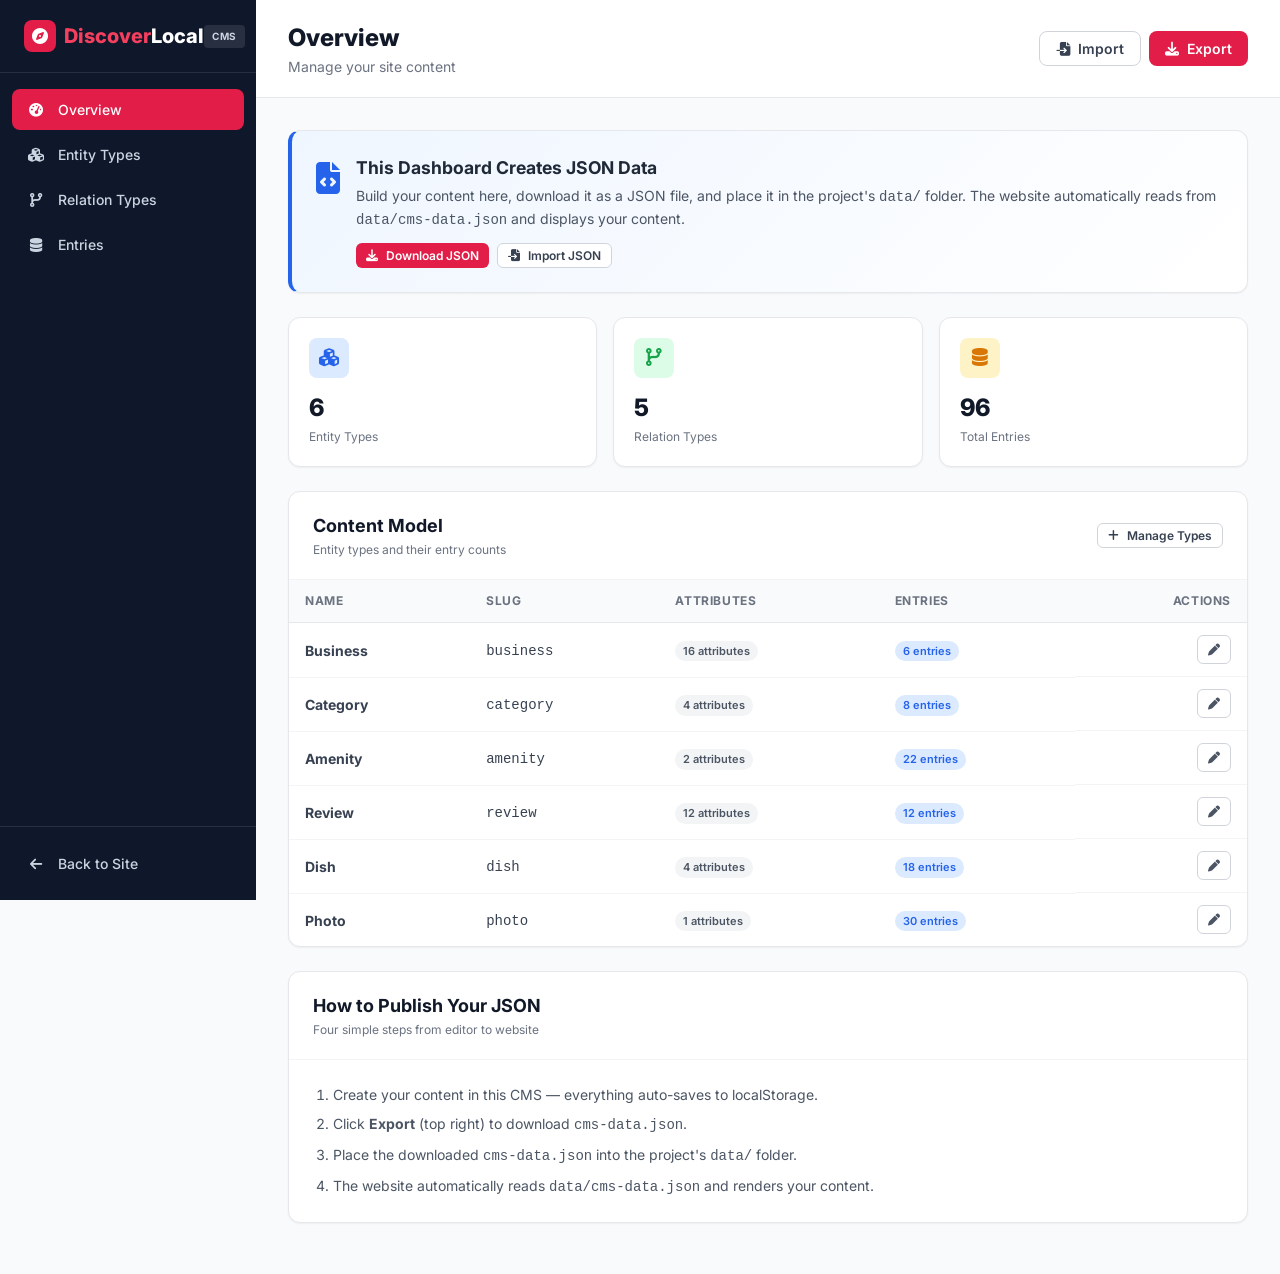
==== admin/index.html @ 70f3c785 "feat: add CMS data integration and admin navigation - Load site data from cms-data.json via CMS_ADAP" ====
<!DOCTYPE html>
<html lang="en">
<head>
    <meta charset="UTF-8">
    <meta name="viewport" content="width=device-width, initial-scale=1.0">
    <title>DiscoverLocal Admin</title>
    <!-- Google Fonts -->
    <link rel="preconnect" href="https://fonts.googleapis.com">
    <link rel="preconnect" href="https://fonts.gstatic.com" crossorigin>
    <link href="https://fonts.googleapis.com/css2?family=Inter:wght@300;400;500;600;700;800&display=swap" rel="stylesheet">
    <!-- FontAwesome Icons -->
    <link rel="stylesheet" href="https://cdnjs.cloudflare.com/ajax/libs/font-awesome/6.4.0/css/all.min.css">
    <!-- Admin CSS -->
    <link rel="stylesheet" href="css/admin.css">
</head>
<body>

    <!-- ===== Admin Shell ===== -->
    <div class="admin-shell">

        <!-- Sidebar -->
        <aside class="admin-sidebar">
            <div class="admin-sidebar-header">
                <a href="#" class="admin-logo" onclick="navigateTo('overview'); return false;">
                    <span class="admin-logo-icon"><i class="fa-solid fa-compass"></i></span>
                    <span>Discover<span class="admin-logo-gray">Local</span></span>
                </a>
                <span class="admin-sidebar-badge">CMS</span>
            </div>

            <nav class="admin-nav">
                <a href="#" class="admin-nav-item active" data-route="overview" onclick="navigateTo('overview'); return false;">
                    <i class="fa-solid fa-gauge-high"></i> Overview
                </a>
                <a href="#" class="admin-nav-item" data-route="entity-types" onclick="navigateTo('entity-types'); return false;">
                    <i class="fa-solid fa-cubes"></i> Entity Types
                </a>
                <a href="#" class="admin-nav-item" data-route="relation-types" onclick="navigateTo('relation-types'); return false;">
                    <i class="fa-solid fa-code-branch"></i> Relation Types
                </a>
                <a href="#" class="admin-nav-item" data-route="entries" onclick="navigateTo('entries'); return false;">
                    <i class="fa-solid fa-database"></i> Entries
                </a>
            </nav>

            <div class="admin-sidebar-footer">
                <a href="../index.html" class="admin-nav-item">
                    <i class="fa-solid fa-arrow-left"></i> Back to Site
                </a>
            </div>
        </aside>

        <!-- Main Content -->
        <div class="admin-main">

            <!-- Topbar -->
            <header class="admin-topbar">
                <div class="admin-topbar-left">
                    <h1 id="admin-page-title">Overview</h1>
                    <p id="admin-page-subtitle">Manage your site content</p>
                </div>
                <div class="admin-topbar-actions">
                    <button class="admin-btn admin-btn-outline" onclick="CMS_API.importFile()">
                        <i class="fa-solid fa-file-import"></i> Import
                    </button>
                    <button class="admin-btn admin-btn-primary" onclick="CMS_STORE.downloadExport()">
                        <i class="fa-solid fa-download"></i> Export
                    </button>
                </div>
            </header>

            <!-- Route Content -->
            <main id="admin-content" class="admin-content">
                <!-- Rendered by admin.js -->
            </main>

        </div>
    </div>

    <!-- Toast Container -->
    <div id="admin-toast-container" class="admin-toast-container"></div>

    <!-- Hidden file input for import -->
    <input type="file" id="admin-import-input" accept=".json,.js" style="display:none;">

    <!-- Admin Scripts -->
    <script src="../js/cms-adapter.js"></script>
    <script src="../js/data.js"></script>
    <script src="../js/cms-store.js"></script>
    <script src="js/api.js"></script>
    <script src="js/entityTypesScreen.js"></script>
    <script src="js/relationTypesScreen.js"></script>
    <script src="js/entriesScreen.js"></script>
    <script src="js/admin.js"></script>
</body>
</html>
---- admin/css/admin.css ----
/* ============================================
   DiscoverLocal Admin - Stylesheet
   ============================================ */

:root {
  --brand-50: #fff1f2;
  --brand-100: #ffe4e6;
  --brand-500: #f43f5e;
  --brand-600: #e11d48;
  --brand-700: #be123c;

  --gray-50: #f9fafb;
  --gray-100: #f3f4f6;
  --gray-200: #e5e7eb;
  --gray-300: #d1d5db;
  --gray-400: #9ca3af;
  --gray-500: #6b7280;
  --gray-600: #4b5563;
  --gray-700: #374151;
  --gray-800: #1f2937;
  --gray-900: #111827;

  --slate-700: #334155;
  --slate-800: #1e293b;
  --slate-900: #0f172a;

  --green-500: #22c55e;
  --green-600: #16a34a;
  --red-500: #ef4444;
  --blue-500: #3b82f6;
  --blue-600: #2563eb;
}

*,
*::before,
*::after {
  box-sizing: border-box;
  margin: 0;
  padding: 0;
}

html {
  height: 100%;
  background: var(--gray-50);
}

body {
  min-height: 100%;
  font-family: 'Inter', -apple-system, BlinkMacSystemFont, 'Segoe UI', sans-serif;
  -webkit-font-smoothing: antialiased;
  color: var(--gray-800);
  line-height: 1.5;
}

a { text-decoration: none; color: inherit; }
ul { list-style: none; }
button { cursor: pointer; border: none; background: none; font-family: inherit; }
input, select, textarea { font-family: inherit; outline: none; }

/* ---------- Admin Shell Layout ---------- */
.admin-shell {
  display: flex;
  min-height: 100vh;
}

/* ---------- Sidebar ---------- */
.admin-sidebar {
  width: 16rem;
  flex-shrink: 0;
  background: var(--slate-900);
  color: #fff;
  display: flex;
  flex-direction: column;
  position: sticky;
  top: 0;
  height: 100vh;
}

.admin-sidebar-header {
  display: flex;
  align-items: center;
  justify-content: space-between;
  padding: 1.25rem 1.5rem;
  border-bottom: 1px solid rgba(255, 255, 255, 0.1);
}

.admin-logo {
  display: flex;
  align-items: center;
  gap: 0.5rem;
  font-size: 1.25rem;
  font-weight: 800;
  color: var(--brand-500);
}

.admin-logo-icon {
  background: var(--brand-600);
  color: #fff;
  width: 2rem;
  height: 2rem;
  border-radius: 0.5rem;
  display: flex;
  align-items: center;
  justify-content: center;
  font-size: 1rem;
}

.admin-logo-gray { color: #fff; }

.admin-sidebar-badge {
  background: rgba(255, 255, 255, 0.1);
  color: #cbd5e1;
  font-size: 0.625rem;
  font-weight: 700;
  letter-spacing: 0.05em;
  padding: 0.25rem 0.5rem;
  border-radius: 0.25rem;
}

.admin-nav {
  flex: 1;
  padding: 1rem 0.75rem;
  display: flex;
  flex-direction: column;
  gap: 0.25rem;
}

.admin-nav-item {
  display: flex;
  align-items: center;
  gap: 0.75rem;
  padding: 0.625rem 0.875rem;
  border-radius: 0.5rem;
  color: #cbd5e1;
  font-size: 0.875rem;
  font-weight: 500;
  transition: background 0.15s, color 0.15s;
}

.admin-nav-item i {
  width: 1.25rem;
  text-align: center;
}

.admin-nav-item:hover {
  background: rgba(255, 255, 255, 0.08);
  color: #fff;
}

.admin-nav-item.active {
  background: var(--brand-600);
  color: #fff;
}

.admin-sidebar-footer {
  padding: 1rem 0.75rem;
  border-top: 1px solid rgba(255, 255, 255, 0.1);
}

/* ---------- Main Area ---------- */
.admin-main {
  flex: 1;
  min-width: 0;
  display: flex;
  flex-direction: column;
}

.admin-topbar {
  background: #fff;
  border-bottom: 1px solid var(--gray-200);
  padding: 1.25rem 2rem;
  display: flex;
  align-items: center;
  justify-content: space-between;
  gap: 1rem;
  flex-wrap: wrap;
  position: sticky;
  top: 0;
  z-index: 10;
}

.admin-topbar h1 {
  font-size: 1.5rem;
  font-weight: 800;
  color: var(--gray-900);
}

.admin-topbar p {
  font-size: 0.875rem;
  color: var(--gray-500);
}

.admin-topbar-actions {
  display: flex;
  gap: 0.5rem;
}

.admin-content {
  padding: 2rem;
  flex: 1;
}

/* ---------- Buttons ---------- */
.admin-btn {
  display: inline-flex;
  align-items: center;
  gap: 0.5rem;
  padding: 0.5rem 1rem;
  border-radius: 0.5rem;
  font-size: 0.875rem;
  font-weight: 600;
  transition: background 0.15s, border-color 0.15s;
}

.admin-btn-primary {
  background: var(--brand-600);
  color: #fff;
}

.admin-btn-primary:hover { background: var(--brand-700); }

.admin-btn-outline {
  background: #fff;
  border: 1px solid var(--gray-300);
  color: var(--gray-700);
}

.admin-btn-outline:hover { background: var(--gray-50); }

.admin-btn-danger {
  background: #fff;
  border: 1px solid var(--red-500);
  color: var(--red-500);
}

.admin-btn-danger:hover { background: #fef2f2; }

.admin-btn-sm {
  padding: 0.25rem 0.625rem;
  font-size: 0.75rem;
  border-radius: 0.375rem;
}

.admin-btn-icon {
  padding: 0.375rem 0.625rem;
  font-size: 0.75rem;
  border-radius: 0.375rem;
  background: #fff;
  border: 1px solid var(--gray-300);
  color: var(--gray-600);
}

.admin-btn-icon:hover { background: var(--gray-50); }

.admin-btn-icon.danger { color: var(--red-500); border-color: var(--red-500); }
.admin-btn-icon.danger:hover { background: #fef2f2; }

/* ---------- Cards ---------- */
.admin-card {
  background: #fff;
  border: 1px solid var(--gray-200);
  border-radius: 0.75rem;
  box-shadow: 0 1px 2px rgba(0, 0, 0, 0.05);
  margin-bottom: 1.5rem;
}

.admin-card-header {
  padding: 1.25rem 1.5rem;
  border-bottom: 1px solid var(--gray-100);
  display: flex;
  align-items: center;
  justify-content: space-between;
  gap: 1rem;
  flex-wrap: wrap;
}

.admin-card-header h2 {
  font-size: 1.125rem;
  font-weight: 700;
  color: var(--gray-900);
}

.admin-card-header p {
  font-size: 0.75rem;
  color: var(--gray-500);
  margin-top: 0.125rem;
}

.admin-card-body {
  padding: 1.5rem;
}

/* ---------- Overview Stats ---------- */
.admin-stats-grid {
  display: grid;
  grid-template-columns: repeat(auto-fit, minmax(12rem, 1fr));
  gap: 1rem;
  margin-bottom: 1.5rem;
}

.admin-stat-card {
  background: #fff;
  border: 1px solid var(--gray-200);
  border-radius: 0.75rem;
  padding: 1.25rem;
  box-shadow: 0 1px 2px rgba(0, 0, 0, 0.05);
}

.admin-stat-card .admin-stat-icon {
  width: 2.5rem;
  height: 2.5rem;
  border-radius: 0.5rem;
  display: flex;
  align-items: center;
  justify-content: center;
  font-size: 1.125rem;
  margin-bottom: 0.75rem;
}

.admin-stat-card .admin-stat-value {
  font-size: 1.5rem;
  font-weight: 800;
  color: var(--gray-900);
}

.admin-stat-card .admin-stat-label {
  font-size: 0.75rem;
  color: var(--gray-500);
  margin-top: 0.125rem;
}

/* ---------- Tables ---------- */
.admin-table {
  width: 100%;
  border-collapse: collapse;
  font-size: 0.875rem;
}

.admin-table th {
  text-align: left;
  padding: 0.75rem 1rem;
  font-size: 0.75rem;
  font-weight: 700;
  text-transform: uppercase;
  letter-spacing: 0.05em;
  color: var(--gray-500);
  background: var(--gray-50);
  border-bottom: 1px solid var(--gray-200);
}

.admin-table td {
  padding: 0.75rem 1rem;
  border-bottom: 1px solid var(--gray-100);
  color: var(--gray-700);
  vertical-align: middle;
}

.admin-table tr:last-child td { border-bottom: none; }

.admin-table tr:hover td { background: var(--gray-50); }

.admin-table .admin-table-actions {
  display: flex;
  gap: 0.375rem;
  justify-content: flex-end;
}

/* ---------- Badges ---------- */
.admin-badge {
  display: inline-flex;
  align-items: center;
  padding: 0.125rem 0.5rem;
  border-radius: 9999px;
  font-size: 0.6875rem;
  font-weight: 600;
}

.admin-badge-gray { background: var(--gray-100); color: var(--gray-600); }
.admin-badge-green { background: #dcfce7; color: var(--green-600); }
.admin-badge-blue { background: #dbeafe; color: var(--blue-600); }
.admin-badge-red { background: #fee2e2; color: var(--red-500); }

/* ---------- Forms ---------- */
.admin-form-grid {
  display: grid;
  grid-template-columns: 1fr;
  gap: 1rem;
}

@media (min-width: 640px) {
  .admin-form-grid { grid-template-columns: repeat(2, 1fr); }
}

.admin-form-group {
  display: flex;
  flex-direction: column;
  gap: 0.375rem;
}

.admin-form-group.full-width { grid-column: 1 / -1; }

.admin-form-group label {
  font-size: 0.75rem;
  font-weight: 600;
  color: var(--gray-700);
}

.admin-form-group label .required {
  color: var(--red-500);
}

.admin-form-group input[type="text"],
.admin-form-group input[type="number"],
.admin-form-group input[type="date"],
.admin-form-group input[type="url"],
.admin-form-group select,
.admin-form-group textarea {
  border: 1px solid var(--gray-300);
  border-radius: 0.5rem;
  padding: 0.5rem 0.75rem;
  font-size: 0.875rem;
  color: var(--gray-900);
  background: #fff;
  width: 100%;
  transition: border-color 0.15s, box-shadow 0.15s;
}

.admin-form-group input:focus,
.admin-form-group select:focus,
.admin-form-group textarea:focus {
  border-color: var(--brand-500);
  box-shadow: 0 0 0 3px rgba(244, 63, 94, 0.1);
}

.admin-form-group textarea {
  min-height: 6rem;
  resize: vertical;
}

.admin-form-group .admin-help-text {
  font-size: 0.6875rem;
  color: var(--gray-400);
}

/* ---------- Toggle Switch ---------- */
.admin-switch {
  position: relative;
  display: inline-block;
  width: 2.5rem;
  height: 1.375rem;
}

.admin-switch input {
  opacity: 0;
  width: 0;
  height: 0;
}

.admin-switch .admin-switch-slider {
  position: absolute;
  cursor: pointer;
  inset: 0;
  background: var(--gray-300);
  border-radius: 9999px;
  transition: background 0.15s;
}

.admin-switch .admin-switch-slider::before {
  content: '';
  position: absolute;
  width: 1rem;
  height: 1rem;
  left: 0.1875rem;
  bottom: 0.1875rem;
  background: #fff;
  border-radius: 9999px;
  transition: transform 0.15s;
}

.admin-switch input:checked + .admin-switch-slider {
  background: var(--brand-600);
}

.admin-switch input:checked + .admin-switch-slider::before {
  transform: translateX(1.125rem);
}

/* ---------- Attribute Builder ---------- */
.admin-attr-row {
  display: flex;
  align-items: center;
  gap: 0.5rem;
  padding: 0.5rem;
  border: 1px solid var(--gray-200);
  border-radius: 0.5rem;
  background: var(--gray-50);
  margin-bottom: 0.5rem;
}

.admin-attr-row .admin-attr-drag {
  color: var(--gray-400);
  cursor: grab;
}

.admin-attr-row input[type="text"] {
  flex: 1;
  min-width: 0;
  border: 1px solid var(--gray-300);
  border-radius: 0.375rem;
  padding: 0.375rem 0.625rem;
  font-size: 0.8125rem;
}

.admin-attr-row select {
  border: 1px solid var(--gray-300);
  border-radius: 0.375rem;
  padding: 0.375rem 0.5rem;
  font-size: 0.8125rem;
  background: #fff;
}

.admin-attr-row .admin-attr-required {
  display: flex;
  align-items: center;
  gap: 0.25rem;
  font-size: 0.6875rem;
  color: var(--gray-500);
  white-space: nowrap;
}

.admin-attr-row .admin-attr-required input {
  accent-color: var(--brand-600);
}

.admin-attr-add {
  width: 100%;
  border: 1px dashed var(--gray-300);
  border-radius: 0.5rem;
  padding: 0.5rem;
  color: var(--gray-500);
  font-size: 0.8125rem;
  font-weight: 600;
  transition: border-color 0.15s, color 0.15s;
}

.admin-attr-add:hover {
  border-color: var(--brand-500);
  color: var(--brand-600);
}

/* ---------- Entries Screen ---------- */
.admin-entries-layout {
  display: grid;
  grid-template-columns: 1fr;
  gap: 1.5rem;
}

@media (min-width: 1024px) {
  .admin-entries-layout { grid-template-columns: 1fr 2fr; }
}

.admin-entries-list {
  max-height: 70vh;
  overflow-y: auto;
}

.admin-entry-item {
  display: flex;
  align-items: center;
  justify-content: space-between;
  padding: 0.75rem 1rem;
  border: 1px solid var(--gray-200);
  border-radius: 0.5rem;
  margin-bottom: 0.5rem;
  cursor: pointer;
  transition: border-color 0.15s, background 0.15s;
  background: #fff;
}

.admin-entry-item:hover {
  border-color: var(--brand-500);
}

.admin-entry-item.active {
  border-color: var(--brand-600);
  background: var(--brand-50);
}

.admin-entry-item .admin-entry-name {
  font-weight: 600;
  color: var(--gray-900);
  font-size: 0.875rem;
}

.admin-entry-item .admin-entry-id {
  font-size: 0.6875rem;
  color: var(--gray-400);
}

.admin-entry-search {
  margin-bottom: 0.75rem;
}

.admin-entry-search input {
  width: 100%;
  border: 1px solid var(--gray-300);
  border-radius: 0.5rem;
  padding: 0.5rem 0.75rem;
  font-size: 0.875rem;
}

/* ---------- Relations Panel ---------- */
.admin-relation-panel {
  border: 1px solid var(--gray-200);
  border-radius: 0.5rem;
  padding: 1rem;
  margin-bottom: 1rem;
  background: var(--gray-50);
}

.admin-relation-panel h4 {
  font-size: 0.875rem;
  font-weight: 700;
  color: var(--gray-900);
  margin-bottom: 0.25rem;
}

.admin-relation-panel .admin-relation-meta {
  font-size: 0.6875rem;
  color: var(--gray-500);
  margin-bottom: 0.75rem;
}

.admin-relation-picker {
  display: flex;
  gap: 0.5rem;
  margin-bottom: 0.5rem;
}

.admin-relation-picker select {
  flex: 1;
  border: 1px solid var(--gray-300);
  border-radius: 0.375rem;
  padding: 0.375rem 0.625rem;
  font-size: 0.8125rem;
  background: #fff;
}

.admin-chips {
  display: flex;
  flex-wrap: wrap;
  gap: 0.375rem;
}

.admin-chip {
  display: inline-flex;
  align-items: center;
  gap: 0.375rem;
  background: #fff;
  border: 1px solid var(--gray-300);
  border-radius: 9999px;
  padding: 0.25rem 0.625rem;
  font-size: 0.75rem;
  font-weight: 500;
  color: var(--gray-700);
}

.admin-chip button {
  color: var(--gray-400);
  font-size: 0.75rem;
  display: flex;
  align-items: center;
}

.admin-chip button:hover { color: var(--red-500); }

/* ---------- Image Thumbnail ---------- */
.admin-image-thumb {
  width: 4rem;
  height: 4rem;
  border-radius: 0.5rem;
  object-fit: cover;
  border: 1px solid var(--gray-200);
  margin-top: 0.375rem;
}

/* ---------- Toast ---------- */
.admin-toast-container {
  position: fixed;
  bottom: 1.5rem;
  right: 1.5rem;
  display: flex;
  flex-direction: column;
  gap: 0.5rem;
  z-index: 100;
}

.admin-toast {
  background: var(--gray-900);
  color: #fff;
  padding: 0.75rem 1.25rem;
  border-radius: 0.5rem;
  font-size: 0.875rem;
  font-weight: 500;
  box-shadow: 0 10px 15px -3px rgba(0, 0, 0, 0.2);
  animation: admin-toast-in 0.2s ease-out;
  display: flex;
  align-items: center;
  gap: 0.5rem;
}

.admin-toast.success { background: var(--green-600); }
.admin-toast.error { background: var(--red-500); }

@keyframes admin-toast-in {
  from { opacity: 0; transform: translateY(0.5rem); }
  to { opacity: 1; transform: translateY(0); }
}

/* ---------- Empty State ---------- */
.admin-empty {
  text-align: center;
  padding: 3rem 1rem;
  color: var(--gray-500);
}

.admin-empty i {
  font-size: 2.5rem;
  color: var(--gray-300);
  margin-bottom: 0.75rem;
}

.admin-empty p {
  font-size: 0.875rem;
}

/* ---------- Modal ---------- */
.admin-modal-overlay {
  position: fixed;
  inset: 0;
  background: rgba(0, 0, 0, 0.5);
  display: flex;
  align-items: center;
  justify-content: center;
  z-index: 50;
  padding: 1rem;
}

.admin-modal {
  background: #fff;
  border-radius: 0.75rem;
  box-shadow: 0 25px 50px -12px rgba(0, 0, 0, 0.25);
  width: 100%;
  max-width: 48rem;
  max-height: 90vh;
  overflow-y: auto;
}

.admin-modal-header {
  padding: 1.25rem 1.5rem;
  border-bottom: 1px solid var(--gray-100);
  display: flex;
  align-items: center;
  justify-content: space-between;
}

.admin-modal-header h3 {
  font-size: 1.125rem;
  font-weight: 700;
  color: var(--gray-900);
}

.admin-modal-close {
  color: var(--gray-400);
  font-size: 1.25rem;
  padding: 0.25rem;
}

.admin-modal-close:hover { color: var(--gray-700); }

.admin-modal-body {
  padding: 1.5rem;
}

.admin-modal-footer {
  padding: 1rem 1.5rem;
  border-top: 1px solid var(--gray-100);
  display: flex;
  justify-content: flex-end;
  gap: 0.5rem;
}

/* ---------- Responsive ---------- */
@media (max-width: 768px) {
  .admin-shell { flex-direction: column; }

  .admin-sidebar {
    width: 100%;
    height: auto;
    position: static;
  }

  .admin-sidebar-header { padding: 1rem; }

  .admin-nav {
    flex-direction: row;
    overflow-x: auto;
    padding: 0.5rem;
  }

  .admin-nav-item { white-space: nowrap; }

  .admin-sidebar-footer { display: none; }

  .admin-topbar { padding: 1rem; }

  .admin-content { padding: 1rem; }
}
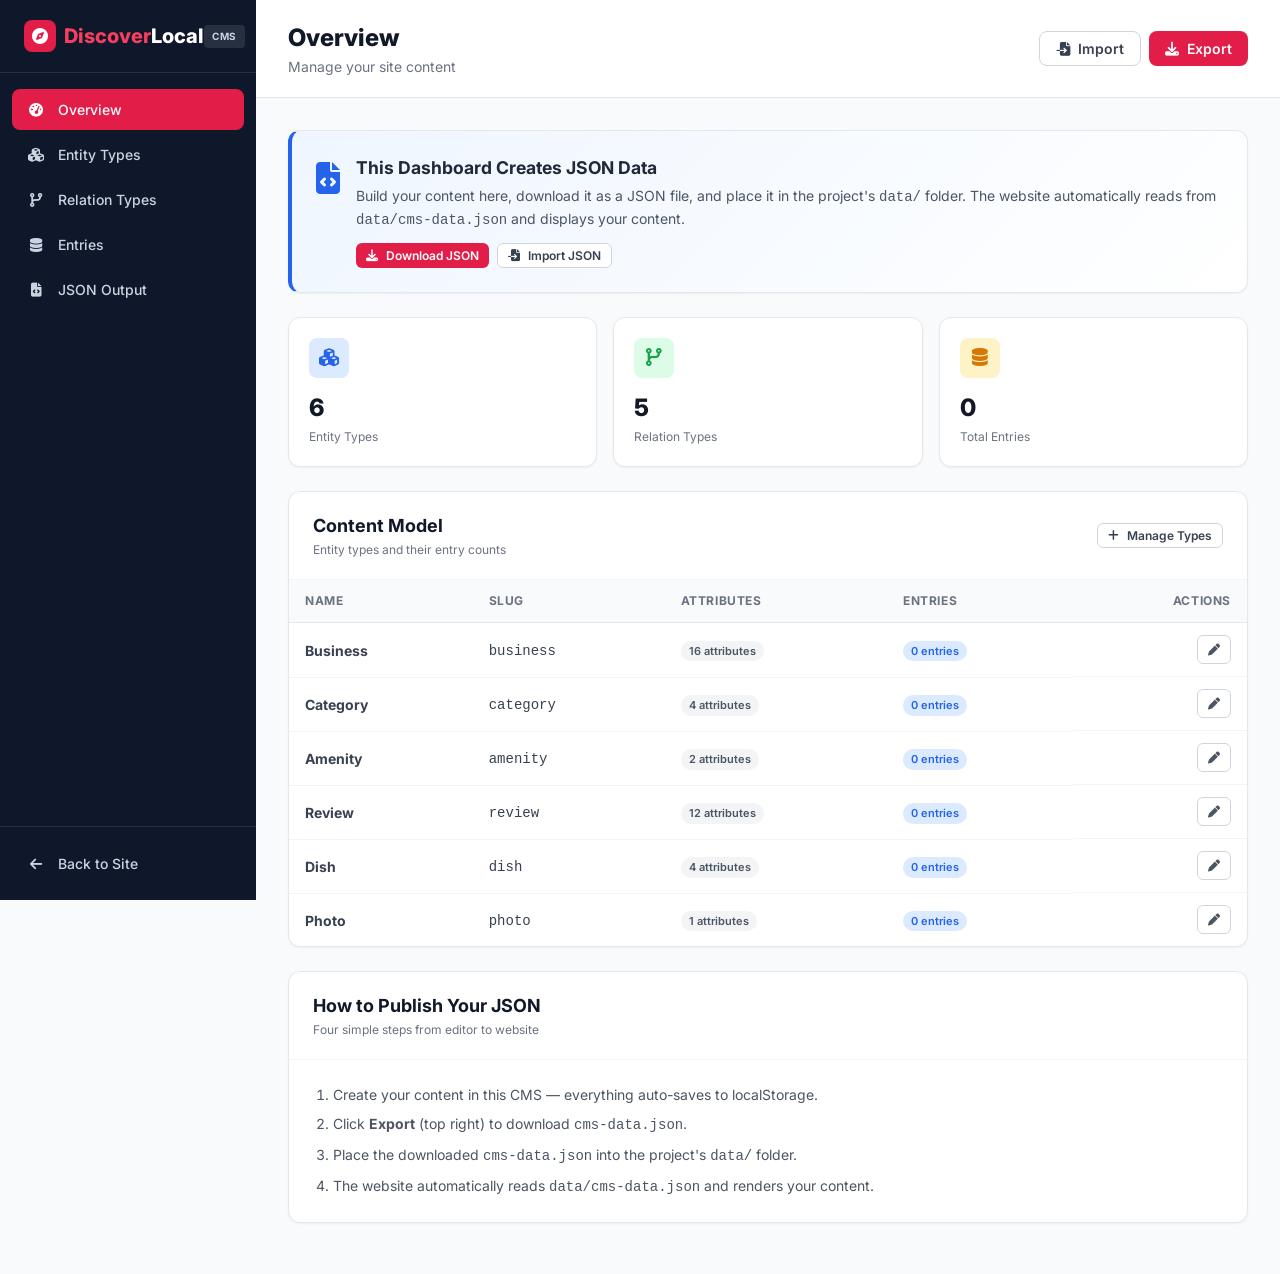
==== commit d52d15fb: "feat(admin): add JSON output screen styles and remove sample data Add styling for the admin JSON out" ====
--- a/admin/index.html
+++ b/admin/index.html
@@ -40,6 +40,9 @@
                 </a>
                 <a href="#" class="admin-nav-item" data-route="entries" onclick="navigateTo('entries'); return false;">
                     <i class="fa-solid fa-database"></i> Entries
+                </a>
+                <a href="#" class="admin-nav-item" data-route="json-output" onclick="navigateTo('json-output'); return false;">
+                    <i class="fa-solid fa-file-code"></i> JSON Output
                 </a>
             </nav>
 
@@ -91,6 +94,7 @@
     <script src="js/entityTypesScreen.js"></script>
     <script src="js/relationTypesScreen.js"></script>
     <script src="js/entriesScreen.js"></script>
+    <script src="js/jsonOutputScreen.js"></script>
     <script src="js/admin.js"></script>
 </body>
 </html>
--- a/admin/css/admin.css
+++ b/admin/css/admin.css
@@ -684,6 +684,173 @@
   margin-top: 0.375rem;
 }
 
+/* ---------- JSON Output Screen ---------- */
+.admin-json-card {
+  border-top: 4px solid var(--blue-600);
+}
+
+.admin-json-actions {
+  display: flex;
+  flex-wrap: wrap;
+  gap: 0.5rem;
+}
+
+.admin-json-body {
+  padding: 0;
+}
+
+.admin-json-output {
+  width: 100%;
+  min-height: 24rem;
+  max-height: 32rem;
+  border: none;
+  border-radius: 0 0 0.75rem 0.75rem;
+  padding: 1.25rem;
+  font-family: 'SF Mono', 'Cascadia Code', 'Consolas', 'Courier New', monospace;
+  font-size: 0.75rem;
+  line-height: 1.55;
+  background: var(--slate-900);
+  color: #e2e8f0;
+  resize: vertical;
+  white-space: pre;
+  overflow: auto;
+}
+
+.admin-json-output:focus {
+  outline: none;
+}
+
+/* ---------- Steps / Instructions ---------- */
+.admin-steps {
+  display: flex;
+  flex-direction: column;
+  gap: 1.5rem;
+}
+
+.admin-step {
+  display: flex;
+  gap: 1rem;
+  align-items: flex-start;
+}
+
+.admin-step-number {
+  flex-shrink: 0;
+  width: 2rem;
+  height: 2rem;
+  border-radius: 9999px;
+  background: var(--brand-600);
+  color: #fff;
+  font-size: 0.875rem;
+  font-weight: 700;
+  display: flex;
+  align-items: center;
+  justify-content: center;
+}
+
+.admin-step h3 {
+  font-size: 0.9375rem;
+  font-weight: 700;
+  color: var(--gray-900);
+  margin-bottom: 0.25rem;
+}
+
+.admin-step p {
+  font-size: 0.875rem;
+  color: var(--gray-600);
+  margin-bottom: 0.5rem;
+}
+
+.admin-step code {
+  background: var(--gray-100);
+  border: 1px solid var(--gray-200);
+  border-radius: 0.25rem;
+  padding: 0.125rem 0.375rem;
+  font-size: 0.8125rem;
+  color: var(--brand-700);
+}
+
+.admin-path-box {
+  display: inline-block;
+  background: var(--slate-900);
+  color: #e2e8f0;
+  border-radius: 0.5rem;
+  padding: 0.625rem 1rem;
+  font-size: 0.8125rem;
+  margin-top: 0.25rem;
+}
+
+.admin-path-box code {
+  background: transparent;
+  border: none;
+  padding: 0;
+  color: #7dd3fc;
+  font-size: inherit;
+}
+
+.admin-file-tree {
+  background: var(--slate-900);
+  border-radius: 0.5rem;
+  padding: 1rem 1.25rem;
+  overflow-x: auto;
+  margin-top: 0.25rem;
+}
+
+.admin-file-tree pre {
+  font-family: 'SF Mono', 'Cascadia Code', 'Consolas', 'Courier New', monospace;
+  font-size: 0.75rem;
+  line-height: 1.6;
+  color: #94a3b8;
+}
+
+.admin-file-tree .admin-comment {
+  color: #64748b;
+  font-style: italic;
+}
+
+.admin-note {
+  display: flex;
+  gap: 0.75rem;
+  align-items: flex-start;
+  background: #fffbeb;
+  border: 1px solid #fde68a;
+  border-radius: 0.5rem;
+  padding: 1rem 1.25rem;
+  margin-top: 1.5rem;
+}
+
+.admin-note > i {
+  color: #d97706;
+  font-size: 1.125rem;
+  margin-top: 0.125rem;
+  flex-shrink: 0;
+}
+
+.admin-note strong {
+  font-size: 0.875rem;
+  font-weight: 700;
+  color: var(--gray-900);
+}
+
+.admin-note ul {
+  list-style: disc;
+  padding-left: 1.25rem;
+  margin-top: 0.375rem;
+  display: flex;
+  flex-direction: column;
+  gap: 0.25rem;
+  font-size: 0.8125rem;
+  color: var(--gray-600);
+}
+
+.admin-note code {
+  background: #fef3c7;
+  border: 1px solid #fcd34d;
+  border-radius: 0.25rem;
+  padding: 0.125rem 0.375rem;
+  font-size: 0.75rem;
+  color: #92400e;
+}
+
 /* ---------- Toast ---------- */
 .admin-toast-container {
   position: fixed;
